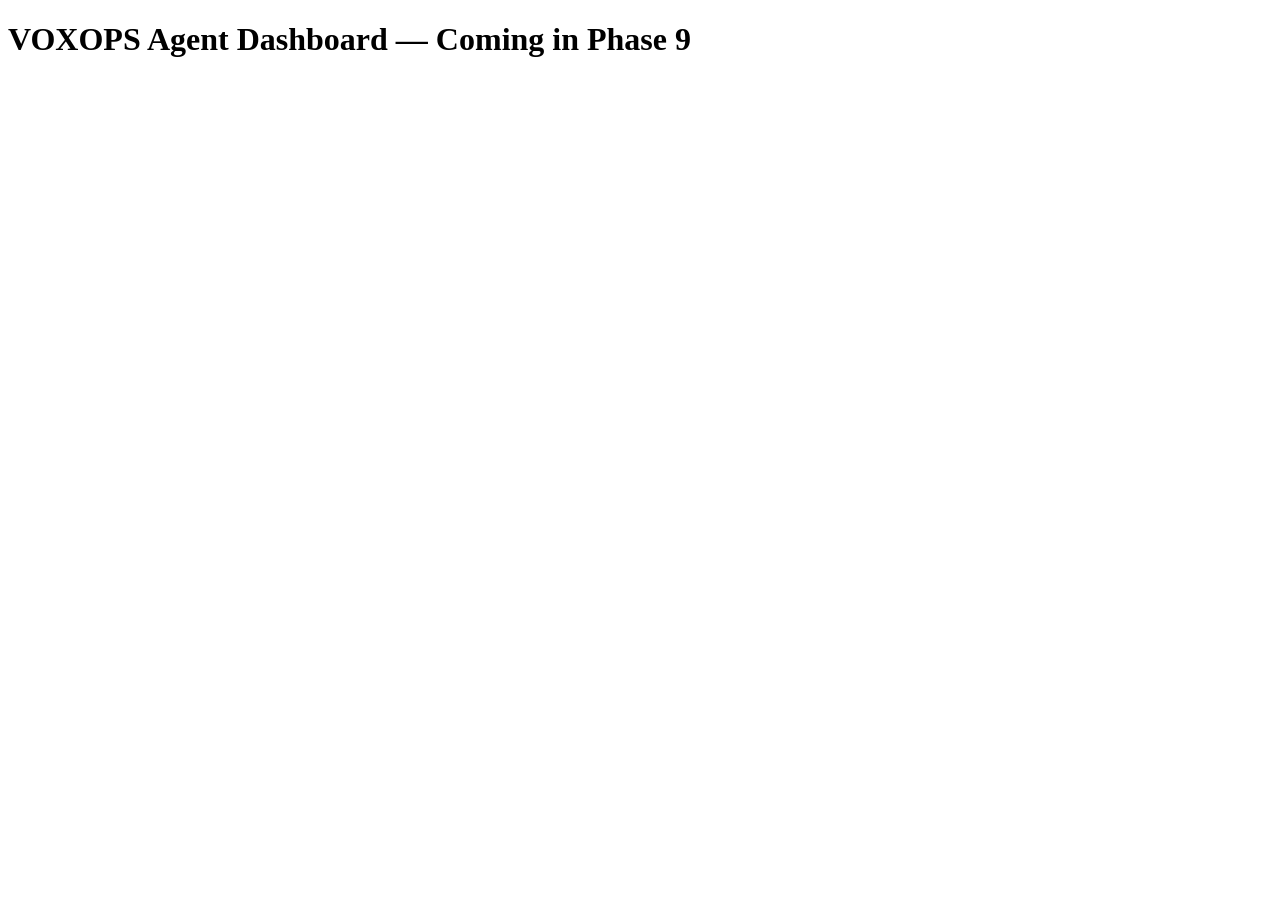
==== frontend/agent_dashboard/dashboard.html @ e8e7027d "Phase 1: project initialisation, full directory structure, configs" ====
<!DOCTYPE html>
<!-- TODO Phase 9 — Agent dashboard -->
<html lang="en">
<head><meta charset="UTF-8"><title>VOXOPS Agent Dashboard</title></head>
<body><h1>VOXOPS Agent Dashboard — Coming in Phase 9</h1></body>
</html>
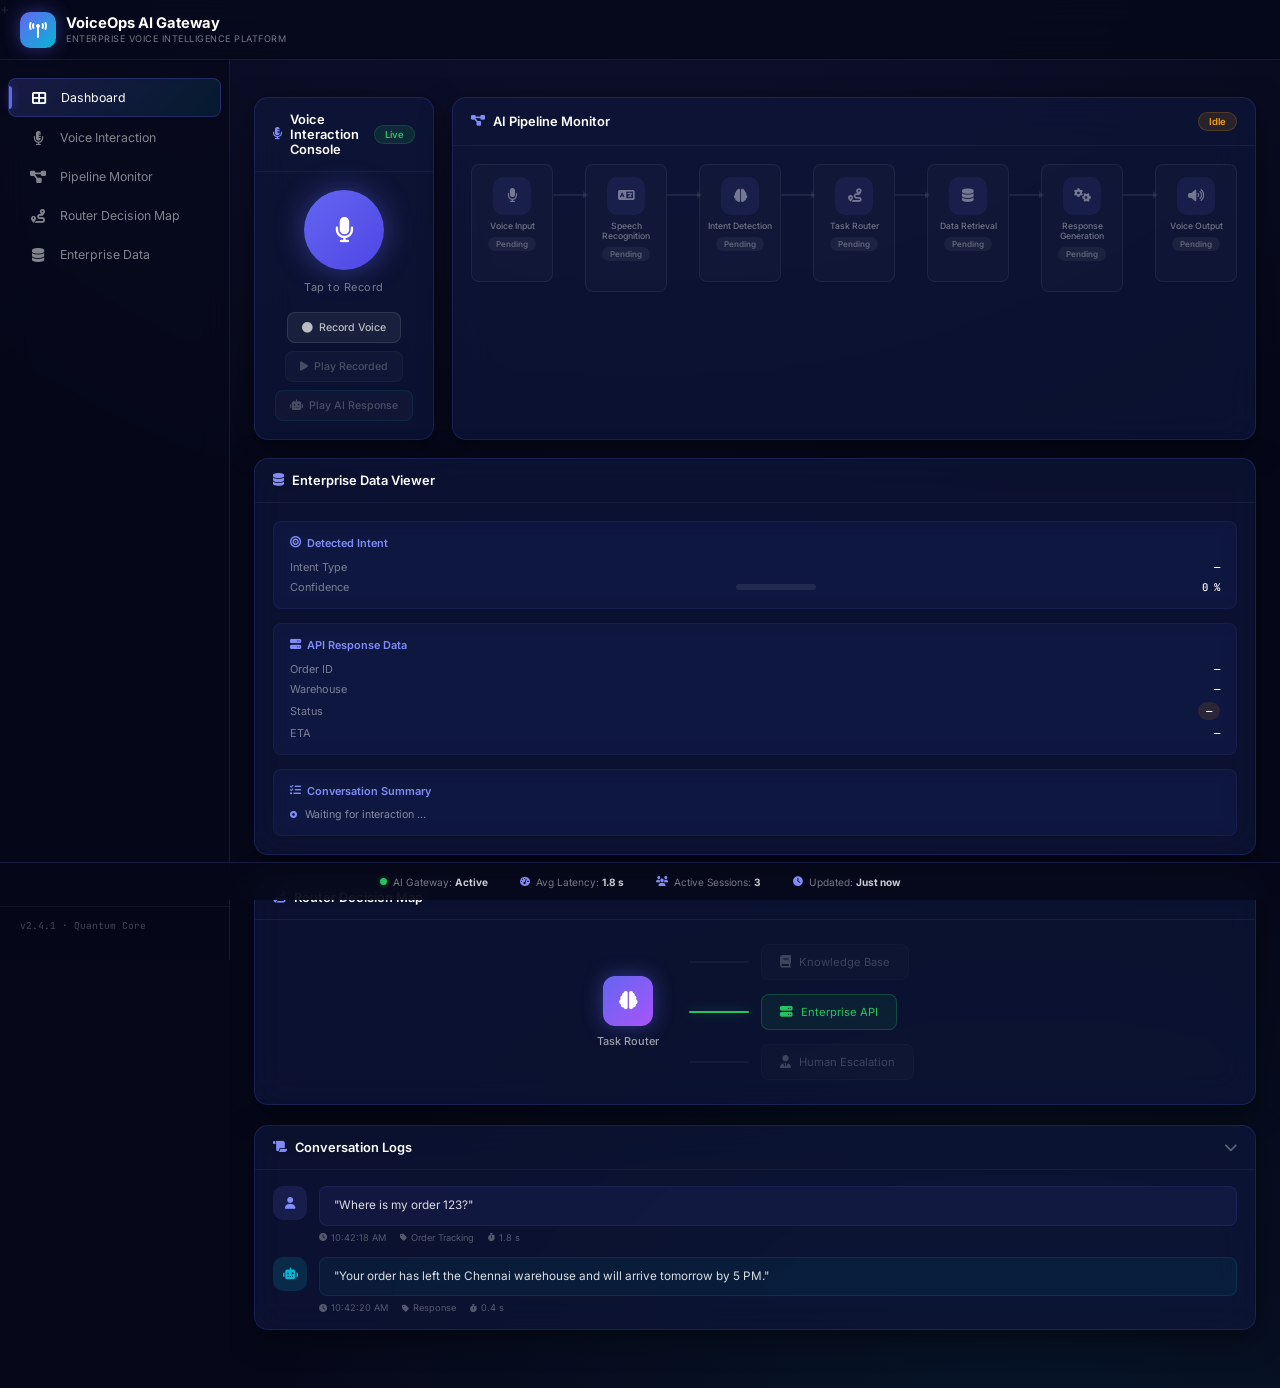
==== commit 4371e86d: "Merge pull request #1 from Vigneshkumar-S18/main Initial commit and merge changes from IvanNilash120" ====
--- a/frontend/agent_dashboard/dashboard.html
+++ b/frontend/agent_dashboard/dashboard.html
@@ -1,6 +1,323 @@
-<!DOCTYPE html>
-<!-- TODO Phase 9 — Agent dashboard -->
++<!DOCTYPE html>
 <html lang="en">
-<head><meta charset="UTF-8"><title>VOXOPS Agent Dashboard</title></head>
-<body><h1>VOXOPS Agent Dashboard — Coming in Phase 9</h1></body>
+<head>
+  <meta charset="UTF-8" />
+  <meta name="viewport" content="width=device-width, initial-scale=1.0" />
+  <title>VoiceOps AI Gateway — Enterprise Dashboard</title>
+  <link rel="stylesheet" href="dashboard.css" />
+  <link rel="preconnect" href="https://fonts.googleapis.com" />
+  <link href="https://fonts.googleapis.com/css2?family=Inter:wght@300;400;500;600;700;800&family=JetBrains+Mono:wght@400;500&display=swap" rel="stylesheet" />
+  <link rel="stylesheet" href="https://cdnjs.cloudflare.com/ajax/libs/font-awesome/6.5.1/css/all.min.css" />
+</head>
+<body>
+
+  <!-- ═══════════════ TOP NAVIGATION BAR ═══════════════ -->
+  <nav class="topnav">
+    <div class="topnav__left">
+      <div class="topnav__logo">
+        <div class="logo-icon"><i class="fas fa-broadcast-tower"></i></div>
+        <div class="logo-text">
+          <span class="logo-title">VoiceOps AI Gateway</span>
+          <span class="logo-subtitle">Enterprise Voice Intelligence Platform</span>
+        </div>
+      </div>
+    </div>
+
+  </nav>
+
+  <!-- ═══════════════ BODY WRAPPER ═══════════════ -->
+  <div class="app-body">
+
+    <!-- ═══════════════ LEFT NAVIGATION PANEL ═══════════════ -->
+    <aside class="sidebar">
+      <ul class="sidebar__menu">
+        <li class="sidebar__item sidebar__item--active" data-page="dashboard">
+          <i class="fas fa-th-large"></i><span>Dashboard</span>
+        </li>
+        <li class="sidebar__item" data-page="voice">
+          <i class="fas fa-microphone-alt"></i><span>Voice Interaction</span>
+        </li>
+        <li class="sidebar__item" data-page="pipeline">
+          <i class="fas fa-project-diagram"></i><span>Pipeline Monitor</span>
+        </li>
+        <li class="sidebar__item" data-page="router">
+          <i class="fas fa-route"></i><span>Router Decision Map</span>
+        </li>
+        <li class="sidebar__item" data-page="data">
+          <i class="fas fa-database"></i><span>Enterprise Data</span>
+        </li>
+      </ul>
+      <div class="sidebar__footer">
+        <div class="sidebar__version">v2.4.1 · Quantum Core</div>
+      </div>
+    </aside>
+
+    <!-- ═══════════════ MAIN DASHBOARD WORKSPACE ═══════════════ -->
+    <main class="workspace">
+
+      <!-- ── Three-Panel Core ── -->
+      <section class="panels-grid">
+
+        <!-- ─── PANEL 1 — Voice Interaction Console ─── -->
+        <div class="panel voice-panel glass-card">
+          <div class="panel__header">
+            <h2><i class="fas fa-microphone-alt"></i> Voice Interaction Console</h2>
+            <span class="panel__badge">Live</span>
+          </div>
+          <div class="panel__body voice-body">
+            <!-- Mic area -->
+            <div class="mic-area">
+              <button class="mic-btn" id="micBtn" title="Record Voice">
+                <div class="mic-btn__ring"></div>
+                <div class="mic-btn__ring mic-btn__ring--2"></div>
+                <i class="fas fa-microphone"></i>
+              </button>
+              <span class="mic-label" id="micLabel">Tap to Record</span>
+            </div>
+
+            <!-- Waveform -->
+            <div class="waveform-container" id="waveformContainer">
+              <canvas id="waveCanvas" width="540" height="80"></canvas>
+            </div>
+
+            <!-- Voice Controls -->
+            <div class="voice-controls">
+              <button class="ctrl-btn" id="btnRecord"><i class="fas fa-circle"></i> Record Voice</button>
+              <button class="ctrl-btn" id="btnPlayRec" disabled><i class="fas fa-play"></i> Play Recorded</button>
+              <button class="ctrl-btn ctrl-btn--ai" id="btnPlayAI" disabled><i class="fas fa-robot"></i> Play AI Response</button>
+            </div>
+
+            <!-- Audio Details Card -->
+            <div class="audio-details glass-card-inner" id="audioDetails" style="display:none;">
+              <div class="audio-details__row">
+                <span class="audio-details__label"><i class="fas fa-wave-square"></i> Duration</span>
+                <span class="audio-details__value" id="audioDuration">—</span>
+              </div>
+              <div class="audio-details__row">
+                <span class="audio-details__label"><i class="fas fa-clock"></i> Timestamp</span>
+                <span class="audio-details__value" id="audioTimestamp">—</span>
+              </div>
+              <div class="audio-details__row">
+                <span class="audio-details__label"><i class="fas fa-fingerprint"></i> Session ID</span>
+                <span class="audio-details__value" id="audioSession">—</span>
+              </div>
+            </div>
+          </div>
+        </div>
+
+        <!-- ─── PANEL 2 — AI Pipeline Monitor ─── -->
+        <div class="panel pipeline-panel glass-card">
+          <div class="panel__header">
+            <h2><i class="fas fa-project-diagram"></i> AI Pipeline Monitor</h2>
+            <span class="panel__badge panel__badge--processing" id="pipelineBadge">Idle</span>
+          </div>
+          <div class="panel__body pipeline-body">
+            <div class="pipeline" id="pipeline">
+              <!-- Stage 1 -->
+              <div class="pipeline-node" data-stage="1" id="stage1">
+                <div class="pipeline-node__icon"><i class="fas fa-microphone"></i></div>
+                <div class="pipeline-node__label">Voice Input</div>
+                <div class="pipeline-node__status">Pending</div>
+                <div class="pipeline-node__detail" id="stage1Detail"></div>
+              </div>
+              <div class="pipeline-connector" id="conn1"></div>
+
+              <!-- Stage 2 -->
+              <div class="pipeline-node" data-stage="2" id="stage2">
+                <div class="pipeline-node__icon"><i class="fas fa-language"></i></div>
+                <div class="pipeline-node__label">Speech Recognition</div>
+                <div class="pipeline-node__status">Pending</div>
+                <div class="pipeline-node__detail" id="stage2Detail"></div>
+              </div>
+              <div class="pipeline-connector" id="conn2"></div>
+
+              <!-- Stage 3 -->
+              <div class="pipeline-node" data-stage="3" id="stage3">
+                <div class="pipeline-node__icon"><i class="fas fa-brain"></i></div>
+                <div class="pipeline-node__label">Intent Detection</div>
+                <div class="pipeline-node__status">Pending</div>
+                <div class="pipeline-node__detail" id="stage3Detail"></div>
+              </div>
+              <div class="pipeline-connector" id="conn3"></div>
+
+              <!-- Stage 4 -->
+              <div class="pipeline-node" data-stage="4" id="stage4">
+                <div class="pipeline-node__icon"><i class="fas fa-route"></i></div>
+                <div class="pipeline-node__label">Task Router</div>
+                <div class="pipeline-node__status">Pending</div>
+                <div class="pipeline-node__detail" id="stage4Detail"></div>
+              </div>
+              <div class="pipeline-connector" id="conn4"></div>
+
+              <!-- Stage 5 -->
+              <div class="pipeline-node" data-stage="5" id="stage5">
+                <div class="pipeline-node__icon"><i class="fas fa-database"></i></div>
+                <div class="pipeline-node__label">Data Retrieval</div>
+                <div class="pipeline-node__status">Pending</div>
+                <div class="pipeline-node__detail" id="stage5Detail"></div>
+              </div>
+              <div class="pipeline-connector" id="conn5"></div>
+
+              <!-- Stage 6 -->
+              <div class="pipeline-node" data-stage="6" id="stage6">
+                <div class="pipeline-node__icon"><i class="fas fa-cogs"></i></div>
+                <div class="pipeline-node__label">Response Generation</div>
+                <div class="pipeline-node__status">Pending</div>
+                <div class="pipeline-node__detail" id="stage6Detail"></div>
+              </div>
+              <div class="pipeline-connector" id="conn6"></div>
+
+              <!-- Stage 7 -->
+              <div class="pipeline-node" data-stage="7" id="stage7">
+                <div class="pipeline-node__icon"><i class="fas fa-volume-up"></i></div>
+                <div class="pipeline-node__label">Voice Output</div>
+                <div class="pipeline-node__status">Pending</div>
+                <div class="pipeline-node__detail" id="stage7Detail"></div>
+              </div>
+            </div>
+          </div>
+        </div>
+
+        <!-- ─── PANEL 3 — Enterprise Data Viewer ─── -->
+        <div class="panel data-panel glass-card">
+          <div class="panel__header">
+            <h2><i class="fas fa-database"></i> Enterprise Data Viewer</h2>
+          </div>
+          <div class="panel__body data-body">
+
+            <!-- Intent Card -->
+            <div class="data-card glass-card-inner" id="intentCard">
+              <div class="data-card__header">
+                <i class="fas fa-bullseye"></i> Detected Intent
+              </div>
+              <div class="data-card__content">
+                <div class="data-row"><span>Intent Type</span><span id="intentType">—</span></div>
+                <div class="data-row"><span>Confidence</span>
+                  <div class="confidence-bar-wrap">
+                    <div class="confidence-bar" id="confidenceBar" style="width:0%"></div>
+                  </div>
+                  <span id="confidenceVal">0 %</span>
+                </div>
+              </div>
+            </div>
+
+            <!-- API Response Card -->
+            <div class="data-card glass-card-inner" id="apiCard">
+              <div class="data-card__header">
+                <i class="fas fa-server"></i> API Response Data
+              </div>
+              <div class="data-card__content" id="apiResponseContent">
+                <div class="data-row"><span>Order ID</span><span id="apiOrderId">—</span></div>
+                <div class="data-row"><span>Warehouse</span><span id="apiWarehouse">—</span></div>
+                <div class="data-row"><span>Status</span><span id="apiStatus" class="badge badge--transit">—</span></div>
+                <div class="data-row"><span>ETA</span><span id="apiEta">—</span></div>
+              </div>
+            </div>
+
+            <!-- Conversation Summary Card -->
+            <div class="data-card glass-card-inner" id="summaryCard">
+              <div class="data-card__header">
+                <i class="fas fa-list-check"></i> Conversation Summary
+              </div>
+              <div class="data-card__content summary-list" id="summaryList">
+                <div class="summary-item"><i class="fas fa-circle-dot"></i> Waiting for interaction …</div>
+              </div>
+            </div>
+          </div>
+        </div>
+      </section>
+
+      <!-- ── Router Decision Map ── -->
+      <section class="router-section glass-card">
+        <div class="panel__header">
+          <h2><i class="fas fa-route"></i> Router Decision Map</h2>
+        </div>
+        <div class="router-body">
+          <div class="router-source">
+            <div class="router-source__icon"><i class="fas fa-brain"></i></div>
+            <span>Task Router</span>
+          </div>
+          <div class="router-paths">
+            <div class="router-path" id="routeKB" data-route="kb">
+              <div class="router-path__line"></div>
+              <div class="router-path__node">
+                <i class="fas fa-book"></i>
+                <span>Knowledge Base</span>
+              </div>
+            </div>
+            <div class="router-path router-path--selected" id="routeAPI" data-route="api">
+              <div class="router-path__line"></div>
+              <div class="router-path__node">
+                <i class="fas fa-server"></i>
+                <span>Enterprise API</span>
+              </div>
+            </div>
+            <div class="router-path" id="routeHuman" data-route="human">
+              <div class="router-path__line"></div>
+              <div class="router-path__node">
+                <i class="fas fa-user-tie"></i>
+                <span>Human Escalation</span>
+              </div>
+            </div>
+          </div>
+        </div>
+      </section>
+
+      <!-- ── Conversation Logs ── -->
+      <section class="logs-section glass-card">
+        <div class="panel__header panel__header--collapsible" id="logsToggle">
+          <h2><i class="fas fa-scroll"></i> Conversation Logs</h2>
+          <button class="expand-btn"><i class="fas fa-chevron-down"></i></button>
+        </div>
+        <div class="logs-body" id="logsBody">
+          <div class="log-message log-message--user">
+            <div class="log-avatar"><i class="fas fa-user"></i></div>
+            <div class="log-content">
+              <div class="log-text">"Where is my order 123?"</div>
+              <div class="log-meta">
+                <span><i class="fas fa-clock"></i> 10:42:18 AM</span>
+                <span><i class="fas fa-tag"></i> Order Tracking</span>
+                <span><i class="fas fa-stopwatch"></i> 1.8 s</span>
+              </div>
+            </div>
+          </div>
+          <div class="log-message log-message--ai">
+            <div class="log-avatar"><i class="fas fa-robot"></i></div>
+            <div class="log-content">
+              <div class="log-text">"Your order has left the Chennai warehouse and will arrive tomorrow by 5 PM."</div>
+              <div class="log-meta">
+                <span><i class="fas fa-clock"></i> 10:42:20 AM</span>
+                <span><i class="fas fa-tag"></i> Response</span>
+                <span><i class="fas fa-stopwatch"></i> 0.4 s</span>
+              </div>
+            </div>
+          </div>
+        </div>
+      </section>
+
+    </main>
+  </div>
+
+  <!-- ═══════════════ FOOTER STATUS BAR ═══════════════ -->
+  <footer class="footer-bar">
+    <div class="footer-item">
+      <span class="footer-dot footer-dot--green"></span>
+      <span>AI Gateway: <strong>Active</strong></span>
+    </div>
+    <div class="footer-item">
+      <i class="fas fa-gauge-high"></i>
+      <span>Avg Latency: <strong id="footerLatency">1.8 s</strong></span>
+    </div>
+    <div class="footer-item">
+      <i class="fas fa-users"></i>
+      <span>Active Sessions: <strong id="footerSessions">3</strong></span>
+    </div>
+    <div class="footer-item">
+      <i class="fas fa-clock"></i>
+      <span>Updated: <strong id="footerUpdated">Just now</strong></span>
+    </div>
+  </footer>
+
+  <script src="dashboard.js"></script>
+</body>
 </html>
--- a/frontend/agent_dashboard/dashboard.css
+++ b/frontend/agent_dashboard/dashboard.css
@@ -0,0 +1,737 @@
+/* ═══════════════════════════════════════════════════════════
+   VoiceOps AI Gateway — Enterprise Dashboard Styles
+   Glassmorphism · Micro-animations · Responsive
+   ═══════════════════════════════════════════════════════════ */
+
+/* ─── CSS Custom Properties ─── */
+:root {
+  /* Core palette */
+  --bg-deep: #06081a;
+  --bg-surface: #0c1029;
+  --bg-card: rgba(15, 23, 60, 0.65);
+  --bg-card-inner: rgba(20, 30, 80, 0.35);
+  --glass-border: rgba(99, 102, 241, 0.18);
+  --glass-shadow: rgba(0, 0, 0, 0.45);
+
+  /* Accent colours */
+  --accent: #6366f1;
+  --accent-glow: rgba(99, 102, 241, 0.45);
+  --accent-light: #818cf8;
+  --green: #22c55e;
+  --green-glow: rgba(34, 197, 94, 0.4);
+  --amber: #f59e0b;
+  --red: #ef4444;
+  --cyan: #06b6d4;
+  --purple: #a855f7;
+
+  /* Typography */
+  --font-sans: 'Inter', system-ui, -apple-system, sans-serif;
+  --font-mono: 'JetBrains Mono', 'Fira Code', monospace;
+
+  /* Sizes */
+  --topnav-h: 60px;
+  --sidebar-w: 230px;
+  --footer-h: 38px;
+  --radius: 14px;
+  --radius-sm: 8px;
+}
+
+/* ─── Reset & Base ─── */
+*, *::before, *::after { box-sizing: border-box; margin: 0; padding: 0; }
+
+html { font-size: 14px; scroll-behavior: smooth; }
+
+body {
+  font-family: var(--font-sans);
+  background: var(--bg-deep);
+  color: #e2e8f0;
+  min-height: 100vh;
+  display: flex;
+  flex-direction: column;
+  overflow-x: hidden;
+  background-image:
+    radial-gradient(ellipse 80% 60% at 50% -20%, rgba(99,102,241,0.12), transparent),
+    radial-gradient(ellipse 60% 50% at 80% 110%, rgba(6,182,212,0.08), transparent);
+}
+
+::-webkit-scrollbar { width: 6px; }
+::-webkit-scrollbar-track { background: transparent; }
+::-webkit-scrollbar-thumb { background: rgba(99,102,241,0.3); border-radius: 3px; }
+
+/* ─── Utility classes ─── */
+.glass-card {
+  background: var(--bg-card);
+  border: 1px solid var(--glass-border);
+  border-radius: var(--radius);
+  backdrop-filter: blur(18px);
+  -webkit-backdrop-filter: blur(18px);
+  box-shadow: 0 8px 32px var(--glass-shadow);
+}
+.glass-card-inner {
+  background: var(--bg-card-inner);
+  border: 1px solid rgba(99,102,241,0.1);
+  border-radius: var(--radius-sm);
+  backdrop-filter: blur(8px);
+}
+
+/* ═══════════════════════════════════════════════
+   TOP NAVIGATION BAR
+   ═══════════════════════════════════════════════ */
+.topnav {
+  position: fixed; top: 0; left: 0; right: 0;
+  height: var(--topnav-h);
+  display: flex; align-items: center; justify-content: space-between;
+  padding: 0 20px;
+  background: rgba(6, 8, 26, 0.82);
+  border-bottom: 1px solid var(--glass-border);
+  backdrop-filter: blur(20px);
+  z-index: 1000;
+}
+.topnav__left { display: flex; align-items: center; gap: 12px; }
+.topnav__logo { display: flex; align-items: center; gap: 10px; }
+.logo-icon {
+  width: 36px; height: 36px;
+  display: grid; place-items: center;
+  background: linear-gradient(135deg, var(--accent), var(--cyan));
+  border-radius: 10px;
+  font-size: 16px; color: #fff;
+  box-shadow: 0 0 18px var(--accent-glow);
+}
+.logo-title { font-weight: 700; font-size: 1.05rem; color: #fff; display: block; line-height: 1.2; }
+.logo-subtitle { font-size: 0.65rem; color: rgba(255,255,255,0.45); display: block; letter-spacing: 0.5px; text-transform: uppercase; }
+
+/* ═══════════════════════════════════════════════
+   LEFT SIDEBAR
+   ═══════════════════════════════════════════════ */
+.app-body {
+  display: flex;
+  margin-top: var(--topnav-h);
+  min-height: calc(100vh - var(--topnav-h) - var(--footer-h));
+}
+
+.sidebar {
+  width: var(--sidebar-w);
+  min-height: 100%;
+  background: rgba(6,8,26,0.7);
+  border-right: 1px solid var(--glass-border);
+  backdrop-filter: blur(14px);
+  display: flex; flex-direction: column;
+  padding: 16px 0;
+  position: fixed;
+  top: var(--topnav-h);
+  bottom: var(--footer-h);
+  z-index: 900;
+  overflow-y: auto;
+}
+.sidebar__menu { list-style: none; flex: 1; }
+.sidebar__item {
+  display: flex; align-items: center; gap: 12px;
+  padding: 11px 20px; margin: 2px 8px;
+  border-radius: var(--radius-sm);
+  color: rgba(255,255,255,0.5);
+  cursor: pointer;
+  transition: all .25s ease;
+  position: relative;
+  font-size: 0.88rem;
+}
+.sidebar__item i { width: 20px; text-align: center; font-size: 1rem; }
+.sidebar__item:hover {
+  color: #fff;
+  background: rgba(99,102,241,0.1);
+  box-shadow: 0 0 20px rgba(99,102,241,0.08);
+}
+.sidebar__item--active {
+  color: #fff;
+  background: linear-gradient(135deg, rgba(99,102,241,0.2), rgba(6,182,212,0.1));
+  border: 1px solid rgba(99,102,241,0.25);
+}
+.sidebar__item--active::before {
+  content: '';
+  position: absolute; left: 0; top: 20%; height: 60%;
+  width: 3px;
+  background: var(--accent);
+  border-radius: 0 3px 3px 0;
+  box-shadow: 0 0 10px var(--accent-glow);
+}
+.sidebar__footer {
+  padding: 12px 20px;
+  border-top: 1px solid rgba(255,255,255,0.05);
+}
+.sidebar__version {
+  font-size: 0.68rem;
+  color: rgba(255,255,255,0.25);
+  font-family: var(--font-mono);
+}
+
+/* ═══════════════════════════════════════════════
+   MAIN WORKSPACE
+   ═══════════════════════════════════════════════ */
+.workspace {
+  flex: 1;
+  margin-left: var(--sidebar-w);
+  padding: 20px 24px;
+  overflow-y: auto;
+  display: flex; flex-direction: column; gap: 20px;
+  padding-bottom: calc(var(--footer-h) + 20px);
+}
+
+
+
+/* ── Panels Grid ── */
+.panels-grid {
+  display: grid;
+  grid-template-columns: 1fr 1.4fr 1fr;
+  gap: 18px;
+}
+
+/* ── Panel Common ── */
+.panel { display: flex; flex-direction: column; }
+.panel__header {
+  display: flex; align-items: center; justify-content: space-between;
+  padding: 14px 18px;
+  border-bottom: 1px solid rgba(255,255,255,0.05);
+}
+.panel__header h2 {
+  font-size: 0.92rem; font-weight: 600; color: #fff;
+  display: flex; align-items: center; gap: 8px;
+}
+.panel__header h2 i { color: var(--accent-light); font-size: 0.9rem; }
+
+.panel__badge {
+  padding: 3px 10px;
+  border-radius: 12px;
+  font-size: 0.68rem; font-weight: 600;
+  background: rgba(34,197,94,0.12);
+  color: var(--green);
+  border: 1px solid rgba(34,197,94,0.2);
+}
+.panel__badge--processing {
+  background: rgba(245,158,11,0.12);
+  color: var(--amber);
+  border-color: rgba(245,158,11,0.2);
+}
+.panel__badge--active {
+  background: rgba(34,197,94,0.12);
+  color: var(--green);
+  border-color: rgba(34,197,94,0.2);
+  animation: badge-glow 2s ease-in-out infinite;
+}
+@keyframes badge-glow {
+  0%, 100% { box-shadow: 0 0 0 rgba(34,197,94,0); }
+  50% { box-shadow: 0 0 12px rgba(34,197,94,0.3); }
+}
+
+.panel__body { padding: 18px; flex: 1; }
+
+/* ═══════════════════════════════════════════════
+   PANEL 1 — Voice Interaction Console
+   ═══════════════════════════════════════════════ */
+.voice-body {
+  display: flex; flex-direction: column; align-items: center; gap: 18px;
+}
+
+/* Mic Button */
+.mic-area { text-align: center; }
+.mic-btn {
+  position: relative;
+  width: 80px; height: 80px;
+  border-radius: 50%;
+  background: linear-gradient(135deg, var(--accent), #4f46e5);
+  border: none;
+  color: #fff; font-size: 1.8rem;
+  cursor: pointer;
+  display: grid; place-items: center;
+  transition: transform .2s, box-shadow .2s;
+  box-shadow: 0 0 30px var(--accent-glow);
+}
+.mic-btn:hover { transform: scale(1.05); box-shadow: 0 0 45px var(--accent-glow); }
+
+.mic-btn__ring {
+  position: absolute; inset: -8px;
+  border: 2px solid rgba(99,102,241,0.25);
+  border-radius: 50%;
+  opacity: 0;
+  pointer-events: none;
+}
+.mic-btn--recording .mic-btn__ring {
+  animation: mic-ring 1.5s ease-out infinite;
+}
+.mic-btn--recording .mic-btn__ring--2 {
+  animation-delay: 0.4s;
+}
+.mic-btn--recording {
+  background: linear-gradient(135deg, var(--red), #dc2626);
+  box-shadow: 0 0 30px rgba(239,68,68,0.4);
+  animation: mic-pulse 1s ease-in-out infinite;
+}
+@keyframes mic-ring {
+  0% { opacity: .6; transform: scale(1); }
+  100% { opacity: 0; transform: scale(1.8); }
+}
+@keyframes mic-pulse {
+  0%, 100% { transform: scale(1); }
+  50% { transform: scale(1.06); }
+}
+.mic-label {
+  display: block; margin-top: 10px;
+  font-size: 0.78rem; color: rgba(255,255,255,0.45);
+  letter-spacing: 0.5px;
+}
+
+/* Waveform */
+.waveform-container {
+  width: 100%;
+  background: rgba(0,0,0,0.2);
+  border-radius: var(--radius-sm);
+  padding: 8px;
+  display: none;
+}
+.waveform-container.active { display: block; animation: fadeSlideUp .4s ease; }
+
+@keyframes fadeSlideUp {
+  0% { opacity: 0; transform: translateY(8px); }
+  100% { opacity: 1; transform: translateY(0); }
+}
+
+/* Voice Controls */
+.voice-controls {
+  display: flex; gap: 8px; flex-wrap: wrap; justify-content: center; width: 100%;
+}
+.ctrl-btn {
+  padding: 8px 14px;
+  background: rgba(255,255,255,0.06);
+  border: 1px solid rgba(255,255,255,0.1);
+  border-radius: var(--radius-sm);
+  color: rgba(255,255,255,0.7);
+  font-size: 0.76rem; font-weight: 500;
+  cursor: pointer;
+  transition: all .2s;
+  display: flex; align-items: center; gap: 6px;
+  font-family: var(--font-sans);
+}
+.ctrl-btn:hover:not(:disabled) {
+  background: rgba(99,102,241,0.15);
+  border-color: var(--accent);
+  color: #fff;
+}
+.ctrl-btn:disabled { opacity: .35; cursor: not-allowed; }
+.ctrl-btn--ai { border-color: rgba(6,182,212,0.3); }
+.ctrl-btn--ai:hover:not(:disabled) { background: rgba(6,182,212,0.15); border-color: var(--cyan); }
+
+/* Audio Details */
+.audio-details { padding: 12px 16px; width: 100%; }
+.audio-details__row {
+  display: flex; justify-content: space-between; align-items: center;
+  padding: 6px 0;
+  border-bottom: 1px solid rgba(255,255,255,0.04);
+}
+.audio-details__row:last-child { border: none; }
+.audio-details__label {
+  font-size: 0.76rem; color: rgba(255,255,255,0.45);
+  display: flex; align-items: center; gap: 6px;
+}
+.audio-details__label i { color: var(--accent-light); }
+.audio-details__value {
+  font-size: 0.82rem; font-weight: 600; color: #fff;
+  font-family: var(--font-mono);
+}
+
+/* ═══════════════════════════════════════════════
+   PANEL 2 — AI Pipeline Monitor
+   ═══════════════════════════════════════════════ */
+.pipeline-body { overflow-x: auto; padding-bottom: 8px; }
+
+.pipeline {
+  display: flex; align-items: flex-start;
+  gap: 0; min-width: 600px;
+}
+.pipeline-node {
+  display: flex; flex-direction: column; align-items: center;
+  gap: 6px; min-width: 82px;
+  padding: 12px 8px;
+  border-radius: var(--radius-sm);
+  border: 1px solid rgba(255,255,255,0.06);
+  background: rgba(255,255,255,0.02);
+  transition: all .4s ease;
+  position: relative;
+}
+.pipeline-node__icon {
+  width: 38px; height: 38px;
+  display: grid; place-items: center;
+  border-radius: 10px;
+  background: rgba(99,102,241,0.1);
+  color: rgba(255,255,255,0.4);
+  font-size: 0.95rem;
+  transition: all .4s;
+}
+.pipeline-node__label {
+  font-size: 0.62rem; text-align: center;
+  color: rgba(255,255,255,0.4);
+  font-weight: 500;
+  transition: color .4s;
+}
+.pipeline-node__status {
+  font-size: 0.58rem;
+  padding: 2px 8px;
+  border-radius: 10px;
+  background: rgba(255,255,255,0.05);
+  color: rgba(255,255,255,0.3);
+  font-weight: 600;
+  transition: all .4s;
+}
+.pipeline-node__detail {
+  font-size: 0.58rem;
+  color: rgba(255,255,255,0.35);
+  text-align: center;
+  max-width: 100px;
+  font-family: var(--font-mono);
+  line-height: 1.3;
+  min-height: 12px;
+}
+
+/* Pipeline connectors */
+.pipeline-connector {
+  width: 32px; height: 2px;
+  margin-top: 30px;
+  background: rgba(255,255,255,0.08);
+  border-radius: 1px;
+  position: relative;
+  flex-shrink: 0;
+  transition: background .4s;
+}
+.pipeline-connector::after {
+  content: '';
+  position: absolute; right: -3px; top: -3px;
+  width: 0; height: 0;
+  border-left: 5px solid rgba(255,255,255,0.08);
+  border-top: 4px solid transparent;
+  border-bottom: 4px solid transparent;
+  transition: border-color .4s;
+}
+
+/* Pipeline node states */
+.pipeline-node--processing {
+  border-color: rgba(245,158,11,0.3);
+  background: rgba(245,158,11,0.06);
+  animation: node-processing 1.2s ease-in-out infinite;
+}
+.pipeline-node--processing .pipeline-node__icon {
+  background: rgba(245,158,11,0.2);
+  color: var(--amber);
+  box-shadow: 0 0 14px rgba(245,158,11,0.3);
+}
+.pipeline-node--processing .pipeline-node__label { color: var(--amber); }
+.pipeline-node--processing .pipeline-node__status {
+  background: rgba(245,158,11,0.15);
+  color: var(--amber);
+}
+@keyframes node-processing {
+  0%, 100% { box-shadow: 0 0 0 rgba(245,158,11,0); }
+  50% { box-shadow: 0 0 18px rgba(245,158,11,0.15); }
+}
+
+.pipeline-node--completed {
+  border-color: rgba(34,197,94,0.3);
+  background: rgba(34,197,94,0.06);
+}
+.pipeline-node--completed .pipeline-node__icon {
+  background: rgba(34,197,94,0.2);
+  color: var(--green);
+  box-shadow: 0 0 14px rgba(34,197,94,0.2);
+}
+.pipeline-node--completed .pipeline-node__label { color: var(--green); }
+.pipeline-node--completed .pipeline-node__status {
+  background: rgba(34,197,94,0.15);
+  color: var(--green);
+}
+
+/* Completed check animation */
+.pipeline-node--completed .pipeline-node__icon::after {
+  content: '✓';
+  position: absolute;
+  top: -4px; right: -4px;
+  width: 16px; height: 16px;
+  background: var(--green);
+  color: #fff;
+  font-size: 0.55rem; font-weight: 700;
+  display: grid; place-items: center;
+  border-radius: 50%;
+  animation: check-pop .35s cubic-bezier(0.68, -0.55, 0.265, 1.55);
+}
+@keyframes check-pop {
+  0% { transform: scale(0); }
+  100% { transform: scale(1); }
+}
+
+/* Lit connector */
+.pipeline-connector--lit {
+  background: var(--green);
+  box-shadow: 0 0 8px var(--green-glow);
+}
+.pipeline-connector--lit::after {
+  border-left-color: var(--green);
+}
+
+/* ═══════════════════════════════════════════════
+   PANEL 3 — Enterprise Data Viewer
+   ═══════════════════════════════════════════════ */
+.data-body {
+  display: flex; flex-direction: column; gap: 14px;
+}
+.data-card { padding: 14px 16px; }
+.data-card__header {
+  font-size: 0.78rem; font-weight: 600; color: var(--accent-light);
+  margin-bottom: 10px;
+  display: flex; align-items: center; gap: 6px;
+}
+.data-card__header i { font-size: 0.8rem; }
+.data-card__content { display: flex; flex-direction: column; gap: 6px; }
+
+.data-row {
+  display: flex; align-items: center; justify-content: space-between; gap: 8px;
+  font-size: 0.78rem;
+}
+.data-row > span:first-child { color: rgba(255,255,255,0.45); }
+.data-row > span:last-child { color: #fff; font-weight: 500; font-family: var(--font-mono); font-size: 0.76rem; }
+
+.confidence-bar-wrap {
+  flex: 1; max-width: 80px;
+  height: 6px;
+  background: rgba(255,255,255,0.08);
+  border-radius: 3px;
+  overflow: hidden;
+}
+.confidence-bar {
+  height: 100%;
+  background: linear-gradient(90deg, var(--accent), var(--green));
+  border-radius: 3px;
+  transition: width 1s ease;
+}
+
+.badge {
+  padding: 2px 8px;
+  border-radius: 10px;
+  font-size: 0.68rem; font-weight: 600;
+}
+.badge--transit {
+  background: rgba(245,158,11,0.12);
+  color: var(--amber);
+}
+.badge--delivered {
+  background: rgba(34,197,94,0.12);
+  color: var(--green);
+}
+
+.summary-list { display: flex; flex-direction: column; gap: 6px; }
+.summary-item {
+  display: flex; align-items: center; gap: 8px;
+  font-size: 0.76rem; color: rgba(255,255,255,0.5);
+}
+.summary-item i { font-size: 0.5rem; color: var(--accent-light); }
+.summary-item--done i { color: var(--green); }
+
+/* ═══════════════════════════════════════════════
+   ROUTER DECISION MAP
+   ═══════════════════════════════════════════════ */
+.router-section { padding: 0; }
+.router-body {
+  display: flex; align-items: center; gap: 30px;
+  padding: 24px 28px;
+  justify-content: center;
+}
+.router-source {
+  display: flex; flex-direction: column; align-items: center; gap: 8px;
+}
+.router-source__icon {
+  width: 50px; height: 50px;
+  display: grid; place-items: center;
+  border-radius: 12px;
+  background: linear-gradient(135deg, var(--accent), var(--purple));
+  font-size: 1.3rem; color: #fff;
+  box-shadow: 0 0 20px var(--accent-glow);
+}
+.router-source span { font-size: 0.78rem; color: rgba(255,255,255,0.6); font-weight: 500; }
+
+.router-paths {
+  display: flex; flex-direction: column; gap: 14px;
+}
+.router-path {
+  display: flex; align-items: center; gap: 12px;
+  opacity: .4;
+  transition: all .4s;
+}
+.router-path__line {
+  width: 60px; height: 2px;
+  background: rgba(255,255,255,0.1);
+  border-radius: 1px;
+  transition: all .5s;
+}
+.router-path__node {
+  display: flex; align-items: center; gap: 8px;
+  padding: 10px 18px;
+  border-radius: var(--radius-sm);
+  background: rgba(255,255,255,0.03);
+  border: 1px solid rgba(255,255,255,0.06);
+  font-size: 0.8rem; color: rgba(255,255,255,0.5);
+  transition: all .4s;
+}
+.router-path__node i { font-size: 0.9rem; }
+
+.router-path--selected {
+  opacity: 1;
+}
+.router-path--selected .router-path__line {
+  background: var(--green);
+  box-shadow: 0 0 12px var(--green-glow);
+  animation: line-glow 2s ease-in-out infinite;
+}
+@keyframes line-glow {
+  0%, 100% { box-shadow: 0 0 6px var(--green-glow); }
+  50% { box-shadow: 0 0 18px var(--green-glow); }
+}
+.router-path--selected .router-path__node {
+  background: rgba(34,197,94,0.08);
+  border-color: rgba(34,197,94,0.25);
+  color: var(--green);
+}
+
+/* ═══════════════════════════════════════════════
+   CONVERSATION LOGS
+   ═══════════════════════════════════════════════ */
+.logs-section { padding: 0; }
+.panel__header--collapsible { cursor: pointer; transition: background .2s; }
+.panel__header--collapsible:hover { background: rgba(255,255,255,0.02); }
+.expand-btn {
+  background: none; border: none; color: rgba(255,255,255,0.35);
+  cursor: pointer; transition: transform .3s;
+}
+.expand-btn.rotated { transform: rotate(180deg); }
+
+.logs-body {
+  padding: 16px 18px;
+  display: flex; flex-direction: column; gap: 14px;
+  max-height: 400px;
+  overflow-y: auto;
+  transition: max-height .4s ease;
+}
+.logs-body.collapsed { max-height: 0; padding: 0 18px; overflow: hidden; }
+
+.log-message {
+  display: flex; gap: 12px; align-items: flex-start;
+  animation: fadeSlideUp .4s ease;
+}
+.log-avatar {
+  width: 34px; height: 34px;
+  display: grid; place-items: center;
+  border-radius: 10px;
+  font-size: 0.85rem;
+  flex-shrink: 0;
+}
+.log-message--user .log-avatar {
+  background: rgba(99,102,241,0.15);
+  color: var(--accent-light);
+}
+.log-message--ai .log-avatar {
+  background: rgba(6,182,212,0.15);
+  color: var(--cyan);
+}
+.log-content { flex: 1; }
+.log-text {
+  font-size: 0.84rem; color: rgba(255,255,255,0.85);
+  line-height: 1.5;
+  padding: 10px 14px;
+  border-radius: var(--radius-sm);
+  margin-bottom: 6px;
+}
+.log-message--user .log-text {
+  background: rgba(99,102,241,0.08);
+  border: 1px solid rgba(99,102,241,0.12);
+}
+.log-message--ai .log-text {
+  background: rgba(6,182,212,0.06);
+  border: 1px solid rgba(6,182,212,0.12);
+}
+.log-meta {
+  display: flex; gap: 14px; flex-wrap: wrap;
+}
+.log-meta span {
+  font-size: 0.66rem; color: rgba(255,255,255,0.3);
+  display: flex; align-items: center; gap: 4px;
+}
+.log-meta i { font-size: 0.58rem; }
+
+/* ═══════════════════════════════════════════════
+   FOOTER STATUS BAR
+   ═══════════════════════════════════════════════ */
+.footer-bar {
+  position: fixed; bottom: 0; left: 0; right: 0;
+  height: var(--footer-h);
+  display: flex; align-items: center; justify-content: center; gap: 32px;
+  background: rgba(6, 8, 26, 0.88);
+  border-top: 1px solid var(--glass-border);
+  backdrop-filter: blur(14px);
+  z-index: 1000;
+  padding: 0 24px;
+}
+.footer-item {
+  display: flex; align-items: center; gap: 6px;
+  font-size: 0.72rem; color: rgba(255,255,255,0.45);
+}
+.footer-item strong { color: rgba(255,255,255,0.8); }
+.footer-item i { font-size: 0.7rem; color: var(--accent-light); }
+.footer-dot {
+  width: 7px; height: 7px; border-radius: 50%; display: inline-block;
+}
+.footer-dot--green {
+  background: var(--green);
+  box-shadow: 0 0 6px var(--green-glow);
+  animation: pulse-dot 2s ease-in-out infinite;
+}
+
+/* ═══════════════════════════════════════════════
+   ANIMATIONS & TRANSITIONS
+   ═══════════════════════════════════════════════ */
+@keyframes fadeIn {
+  0% { opacity: 0; }
+  100% { opacity: 1; }
+}
+@keyframes slideInLeft {
+  0% { opacity: 0; transform: translateX(-20px); }
+  100% { opacity: 1; transform: translateX(0); }
+}
+@keyframes slideInRight {
+  0% { opacity: 0; transform: translateX(20px); }
+  100% { opacity: 1; transform: translateX(0); }
+}
+
+.voice-panel { animation: slideInLeft .5s ease .1s both; }
+.pipeline-panel { animation: fadeSlideUp .5s ease .2s both; }
+.data-panel { animation: slideInRight .5s ease .1s both; }
+.router-section { animation: fadeSlideUp .5s ease .3s both; }
+.logs-section { animation: fadeSlideUp .5s ease .35s both; }
+
+/* ═══════════════════════════════════════════════
+   RESPONSIVE
+   ═══════════════════════════════════════════════ */
+@media (max-width: 1280px) {
+  .panels-grid { grid-template-columns: 1fr 1fr; }
+  .data-panel { grid-column: 1 / -1; }
+}
+
+@media (max-width: 960px) {
+  .sidebar { width: 60px; }
+  .sidebar__item span { display: none; }
+  .sidebar__item { justify-content: center; padding: 11px 0; }
+  .sidebar__footer { display: none; }
+  .workspace { margin-left: 60px; }
+  :root { --sidebar-w: 60px; }
+  .panels-grid { grid-template-columns: 1fr; }
+}
+
+@media (max-width: 640px) {
+  .sidebar { display: none; }
+  .workspace { margin-left: 0; padding: 12px; }
+  :root { --sidebar-w: 0px; }
+  .footer-bar { gap: 12px; flex-wrap: wrap; height: auto; padding: 6px 12px; }
+  .router-body { flex-direction: column; }
+}
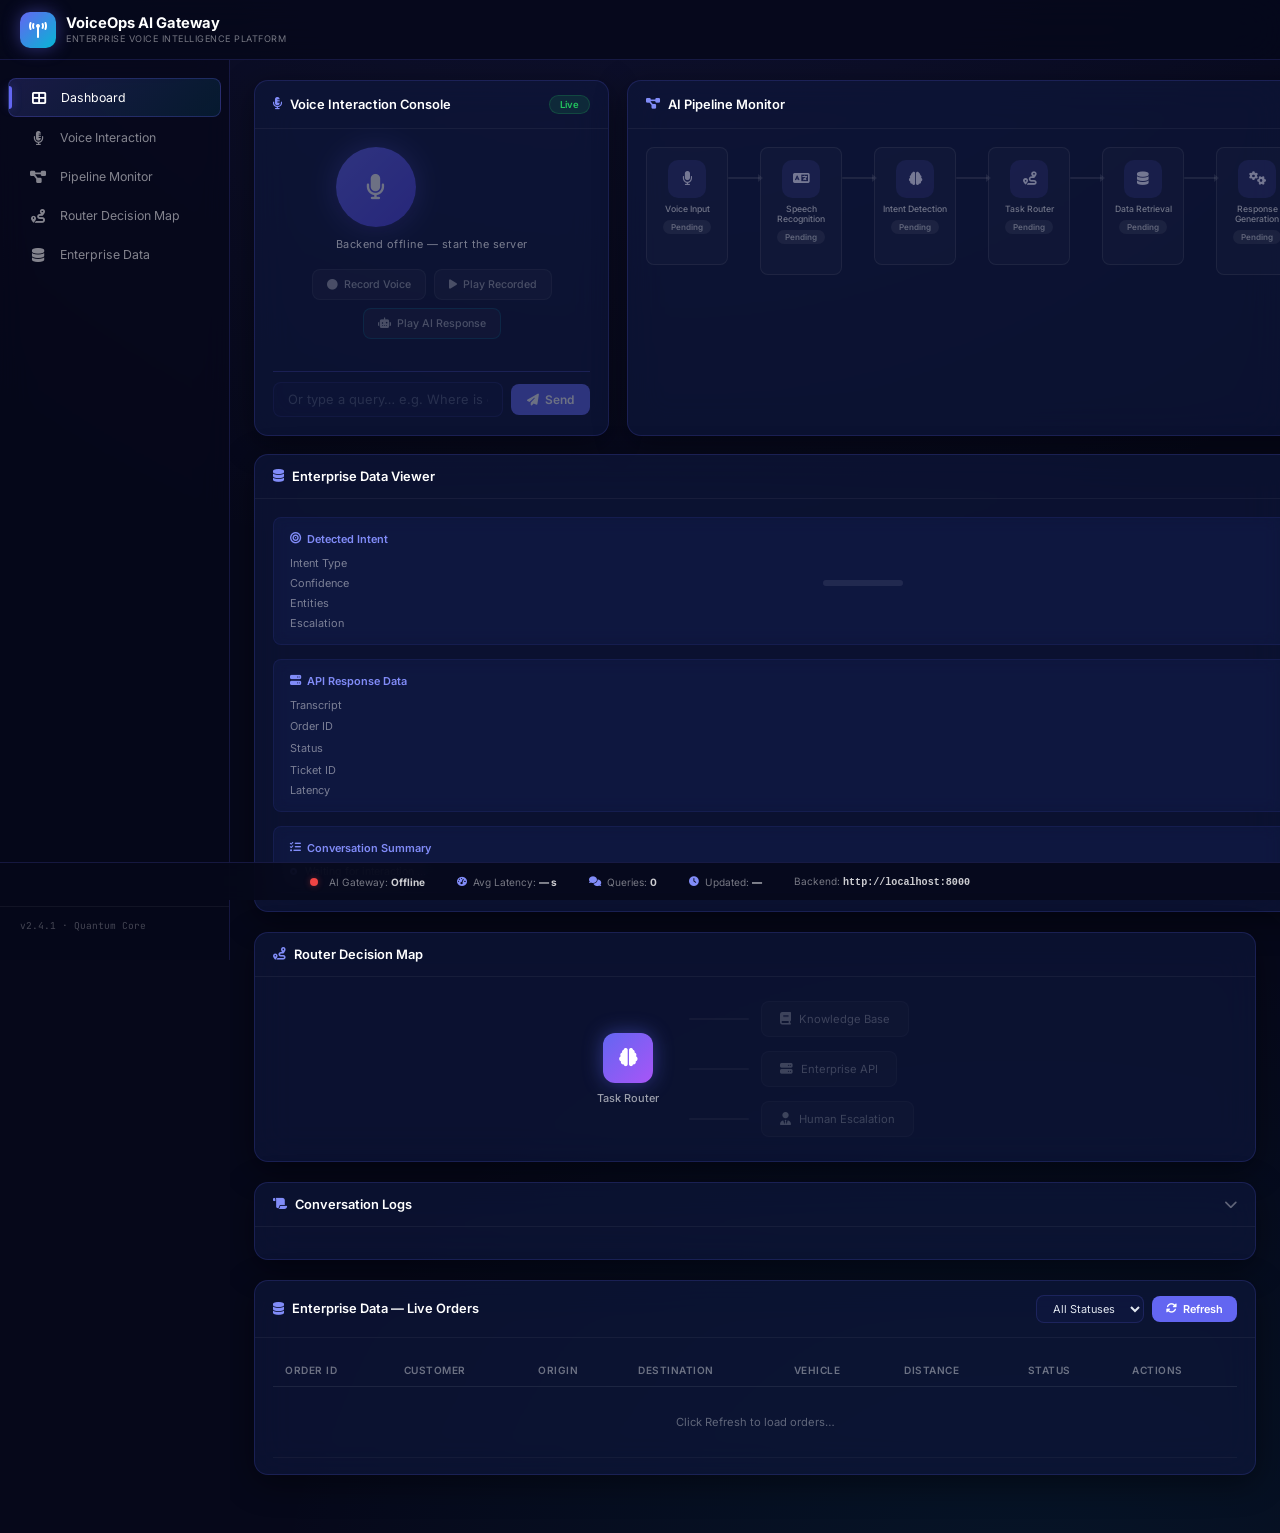
==== commit 639d956d: "feat: Enhance FastAPI application with static file serving and frontend redirection - Redirect root " ====
--- a/frontend/agent_dashboard/dashboard.html
+++ b/frontend/agent_dashboard/dashboard.html
@@ -1,4 +1,4 @@
-+<!DOCTYPE html>
+<!DOCTYPE html>
 <html lang="en">
 <head>
   <meta charset="UTF-8" />
@@ -7,7 +7,8 @@
   <link rel="stylesheet" href="dashboard.css" />
   <link rel="preconnect" href="https://fonts.googleapis.com" />
   <link href="https://fonts.googleapis.com/css2?family=Inter:wght@300;400;500;600;700;800&family=JetBrains+Mono:wght@400;500&display=swap" rel="stylesheet" />
-  <link rel="stylesheet" href="https://cdnjs.cloudflare.com/ajax/libs/font-awesome/6.5.1/css/all.min.css" />
+  <link rel="icon" href="data:image/svg+xml,<svg xmlns='http://www.w3.org/2000/svg' viewBox='0 0 100 100'><text y='.9em' font-size='90'>🎙</text></svg>" />
+  <link rel="stylesheet" href="fontawesome/css/all.min.css" />
 </head>
 <body>
 
@@ -87,6 +88,14 @@
               <button class="ctrl-btn ctrl-btn--ai" id="btnPlayAI" disabled><i class="fas fa-robot"></i> Play AI Response</button>
             </div>
 
+            <!-- Text Input -->
+            <div class="text-input-area">
+              <div class="text-input-row">
+                <input type="text" id="textInput" class="text-input" placeholder="Or type a query… e.g. Where is order ORD-001?" maxlength="300" />
+                <button class="ctrl-btn ctrl-btn--send" id="btnSendText"><i class="fas fa-paper-plane"></i> Send</button>
+              </div>
+            </div>
+
             <!-- Audio Details Card -->
             <div class="audio-details glass-card-inner" id="audioDetails" style="display:none;">
               <div class="audio-details__row">
@@ -198,6 +207,8 @@
                   </div>
                   <span id="confidenceVal">0 %</span>
                 </div>
+                <div class="data-row"><span>Entities</span><span id="entitiesVal" class="entity-pills">—</span></div>
+                <div class="data-row"><span>Escalation</span><span id="escalationVal">—</span></div>
               </div>
             </div>
 
@@ -207,10 +218,11 @@
                 <i class="fas fa-server"></i> API Response Data
               </div>
               <div class="data-card__content" id="apiResponseContent">
+                <div class="data-row"><span>Transcript</span><span id="apiTranscript" class="data-row__wrap">—</span></div>
                 <div class="data-row"><span>Order ID</span><span id="apiOrderId">—</span></div>
-                <div class="data-row"><span>Warehouse</span><span id="apiWarehouse">—</span></div>
                 <div class="data-row"><span>Status</span><span id="apiStatus" class="badge badge--transit">—</span></div>
-                <div class="data-row"><span>ETA</span><span id="apiEta">—</span></div>
+                <div class="data-row"><span>Ticket ID</span><span id="apiTicket">—</span></div>
+                <div class="data-row"><span>Latency</span><span id="apiLatency">—</span></div>
               </div>
             </div>
 
@@ -245,7 +257,7 @@
                 <span>Knowledge Base</span>
               </div>
             </div>
-            <div class="router-path router-path--selected" id="routeAPI" data-route="api">
+            <div class="router-path" id="routeAPI" data-route="api">
               <div class="router-path__line"></div>
               <div class="router-path__node">
                 <i class="fas fa-server"></i>
@@ -264,33 +276,59 @@
       </section>
 
       <!-- ── Conversation Logs ── -->
-      <section class="logs-section glass-card">
+      <section class="logs-section glass-card" id="sectionLogs">
         <div class="panel__header panel__header--collapsible" id="logsToggle">
           <h2><i class="fas fa-scroll"></i> Conversation Logs</h2>
           <button class="expand-btn"><i class="fas fa-chevron-down"></i></button>
         </div>
-        <div class="logs-body" id="logsBody">
-          <div class="log-message log-message--user">
-            <div class="log-avatar"><i class="fas fa-user"></i></div>
-            <div class="log-content">
-              <div class="log-text">"Where is my order 123?"</div>
-              <div class="log-meta">
-                <span><i class="fas fa-clock"></i> 10:42:18 AM</span>
-                <span><i class="fas fa-tag"></i> Order Tracking</span>
-                <span><i class="fas fa-stopwatch"></i> 1.8 s</span>
-              </div>
-            </div>
-          </div>
-          <div class="log-message log-message--ai">
-            <div class="log-avatar"><i class="fas fa-robot"></i></div>
-            <div class="log-content">
-              <div class="log-text">"Your order has left the Chennai warehouse and will arrive tomorrow by 5 PM."</div>
-              <div class="log-meta">
-                <span><i class="fas fa-clock"></i> 10:42:20 AM</span>
-                <span><i class="fas fa-tag"></i> Response</span>
-                <span><i class="fas fa-stopwatch"></i> 0.4 s</span>
-              </div>
-            </div>
+        <div class="logs-body" id="logsBody"></div>
+      </section>
+
+      <!-- ── Enterprise Data Section (Orders + Simulation) ── -->
+      <section class="enterprise-data-section glass-card" id="sectionData">
+        <div class="panel__header">
+          <h2><i class="fas fa-database"></i> Enterprise Data — Live Orders</h2>
+          <div style="display:flex;gap:8px;align-items:center;">
+            <select id="orderFilterStatus" class="order-filter-select">
+              <option value="">All Statuses</option>
+              <option value="pending">Pending</option>
+              <option value="in_transit">In Transit</option>
+              <option value="delivered">Delivered</option>
+              <option value="delayed">Delayed</option>
+              <option value="cancelled">Cancelled</option>
+            </select>
+            <button class="ctrl-btn ctrl-btn--send" id="btnRefreshOrders" style="padding:6px 14px;font-size:0.78rem;">
+              <i class="fas fa-sync-alt"></i> Refresh
+            </button>
+          </div>
+        </div>
+        <div class="enterprise-data-body" style="padding:16px 18px;">
+          <div class="orders-table-wrap" style="overflow-x:auto;">
+            <table class="orders-table" id="ordersTable">
+              <thead>
+                <tr>
+                  <th>Order ID</th>
+                  <th>Customer</th>
+                  <th>Origin</th>
+                  <th>Destination</th>
+                  <th>Vehicle</th>
+                  <th>Distance</th>
+                  <th>Status</th>
+                  <th>Actions</th>
+                </tr>
+              </thead>
+              <tbody id="ordersTableBody">
+                <tr><td colspan="8" style="text-align:center;color:rgba(255,255,255,0.35);padding:28px;">Click Refresh to load orders…</td></tr>
+              </tbody>
+            </table>
+          </div>
+
+          <!-- Simulation Result (shown after clicking Predict) -->
+          <div class="simulation-result glass-card-inner" id="simulationResult" style="display:none;margin-top:16px;padding:16px;">
+            <div class="data-card__header">
+              <i class="fas fa-truck-fast"></i> Delivery Prediction
+            </div>
+            <div id="simulationContent"></div>
           </div>
         </div>
       </section>
@@ -301,20 +339,23 @@
   <!-- ═══════════════ FOOTER STATUS BAR ═══════════════ -->
   <footer class="footer-bar">
     <div class="footer-item">
-      <span class="footer-dot footer-dot--green"></span>
-      <span>AI Gateway: <strong>Active</strong></span>
+      <span class="footer-dot" id="footerDot"></span>
+      <span>AI Gateway: <strong id="footerGateway">Connecting…</strong></span>
     </div>
     <div class="footer-item">
       <i class="fas fa-gauge-high"></i>
-      <span>Avg Latency: <strong id="footerLatency">1.8 s</strong></span>
-    </div>
-    <div class="footer-item">
-      <i class="fas fa-users"></i>
-      <span>Active Sessions: <strong id="footerSessions">3</strong></span>
+      <span>Avg Latency: <strong id="footerLatency">— s</strong></span>
+    </div>
+    <div class="footer-item">
+      <i class="fas fa-comments"></i>
+      <span>Queries: <strong id="footerQueries">0</strong></span>
     </div>
     <div class="footer-item">
       <i class="fas fa-clock"></i>
-      <span>Updated: <strong id="footerUpdated">Just now</strong></span>
+      <span>Updated: <strong id="footerUpdated">—</strong></span>
+    </div>
+    <div class="footer-item">
+      <span>Backend: <strong><code id="footerBackendUrl">http://localhost:8000</code></strong></span>
     </div>
   </footer>
 
--- a/frontend/agent_dashboard/dashboard.css
+++ b/frontend/agent_dashboard/dashboard.css
@@ -711,6 +711,147 @@
 .logs-section { animation: fadeSlideUp .5s ease .35s both; }
 
 /* ═══════════════════════════════════════════════
+   TEXT INPUT AREA
+   ═══════════════════════════════════════════════ */
+.text-input-area {
+  margin-top: 14px;
+  padding: 10px 0 0;
+  border-top: 1px solid var(--glass-border);
+}
+
+.text-input-row {
+  display: flex;
+  gap: 8px;
+  align-items: center;
+}
+
+.text-input {
+  flex: 1;
+  padding: 9px 14px;
+  border-radius: var(--radius-sm);
+  border: 1px solid var(--glass-border);
+  background: var(--bg-card-inner);
+  color: #e2e8f0;
+  font-family: var(--font-sans);
+  font-size: 0.92rem;
+  outline: none;
+  transition: border-color .2s, box-shadow .2s;
+}
+
+.text-input:focus {
+  border-color: var(--accent);
+  box-shadow: 0 0 0 2px var(--accent-glow);
+}
+
+.text-input::placeholder {
+  color: rgba(148, 163, 184, 0.5);
+}
+
+.text-input:disabled {
+  opacity: 0.4;
+  cursor: not-allowed;
+}
+
+.ctrl-btn--send {
+  padding: 8px 16px;
+  border-radius: var(--radius-sm);
+  background: var(--accent);
+  color: #fff;
+  border: none;
+  font-size: 0.85rem;
+  font-weight: 600;
+  cursor: pointer;
+  transition: background .15s, transform .1s;
+  display: flex;
+  align-items: center;
+  gap: 6px;
+  white-space: nowrap;
+}
+
+.ctrl-btn--send:hover:not(:disabled) {
+  background: var(--accent-light);
+  transform: translateY(-1px);
+}
+
+.ctrl-btn--send:disabled {
+  opacity: 0.4;
+  cursor: not-allowed;
+}
+
+/* ═══════════════════════════════════════════════
+   ENTITY PILLS & BADGES
+   ═══════════════════════════════════════════════ */
+.entity-pill {
+  display: inline-block;
+  padding: 2px 8px;
+  border-radius: 10px;
+  background: rgba(99, 102, 241, 0.2);
+  border: 1px solid rgba(99, 102, 241, 0.35);
+  color: var(--accent-light);
+  font-family: var(--font-mono);
+  font-size: 0.78rem;
+  margin: 1px 3px 1px 0;
+}
+
+.badge--escalation {
+  background: rgba(239, 68, 68, 0.2) !important;
+  border-color: rgba(239, 68, 68, 0.4) !important;
+  color: var(--red) !important;
+}
+
+.badge--transit {
+  background: rgba(34, 197, 94, 0.15);
+  border-color: rgba(34, 197, 94, 0.35);
+  color: var(--green);
+}
+
+.data-row__wrap {
+  word-break: break-word;
+  white-space: normal;
+  max-width: 240px;
+  line-height: 1.4;
+}
+
+/* ═══════════════════════════════════════════════
+   FOOTER CONNECTION STATUS ENHANCEMENTS
+   ═══════════════════════════════════════════════ */
+.footer-dot {
+  display: inline-block;
+  width: 8px;
+  height: 8px;
+  border-radius: 50%;
+  margin-right: 5px;
+  vertical-align: middle;
+  transition: background .3s;
+}
+
+.footer-dot--green {
+  background: var(--green);
+  box-shadow: 0 0 6px var(--green-glow);
+}
+
+.footer-dot--red {
+  background: var(--red);
+  box-shadow: 0 0 6px rgba(239, 68, 68, 0.4);
+}
+
+.footer-dot--amber {
+  background: var(--amber);
+  box-shadow: 0 0 6px rgba(245, 158, 11, 0.4);
+}
+
+/* ═══════════════════════════════════════════════
+   ROUTER PATH SELECTION HIGHLIGHT
+   ═══════════════════════════════════════════════ */
+.router-path--selected {
+  background: rgba(99, 102, 241, 0.25) !important;
+  border-color: var(--accent) !important;
+  box-shadow: 0 0 12px var(--accent-glow);
+  transform: scale(1.04);
+  transition: all .3s ease;
+}
+
+/* ═══════════════════════════════════════════════
    RESPONSIVE
    ═══════════════════════════════════════════════ */
 @media (max-width: 1280px) {
@@ -735,3 +876,70 @@
   .footer-bar { gap: 12px; flex-wrap: wrap; height: auto; padding: 6px 12px; }
   .router-body { flex-direction: column; }
 }
+
+/* ═══════════════════════════════════════════════
+   ENTERPRISE DATA SECTION — ORDERS TABLE
+   ═══════════════════════════════════════════════ */
+.enterprise-data-section { padding: 0; }
+.enterprise-data-section .panel__header {
+  flex-wrap: wrap;
+  gap: 10px;
+}
+
+.order-filter-select {
+  padding: 5px 12px;
+  border-radius: var(--radius-sm);
+  border: 1px solid var(--glass-border);
+  background: var(--bg-card-inner);
+  color: #e2e8f0;
+  font-family: var(--font-sans);
+  font-size: 0.78rem;
+  outline: none;
+  cursor: pointer;
+  transition: border-color .2s;
+}
+.order-filter-select:focus {
+  border-color: var(--accent);
+}
+
+.orders-table {
+  width: 100%;
+  border-collapse: collapse;
+  font-size: 0.8rem;
+}
+
+.orders-table th {
+  text-align: left;
+  padding: 10px 12px;
+  font-size: 0.72rem;
+  font-weight: 600;
+  text-transform: uppercase;
+  letter-spacing: 0.5px;
+  color: rgba(255,255,255,0.4);
+  border-bottom: 1px solid rgba(255,255,255,0.08);
+  white-space: nowrap;
+}
+
+.orders-table td {
+  padding: 10px 12px;
+  border-bottom: 1px solid rgba(255,255,255,0.04);
+  color: rgba(255,255,255,0.75);
+  font-family: var(--font-sans);
+  white-space: nowrap;
+}
+
+.orders-table tbody tr {
+  transition: background .2s;
+}
+
+.orders-table tbody tr:hover {
+  background: rgba(99,102,241,0.06);
+}
+
+.simulation-result .data-row {
+  padding: 6px 0;
+  border-bottom: 1px solid rgba(255,255,255,0.04);
+}
+.simulation-result .data-row:last-child {
+  border-bottom: none;
+}
